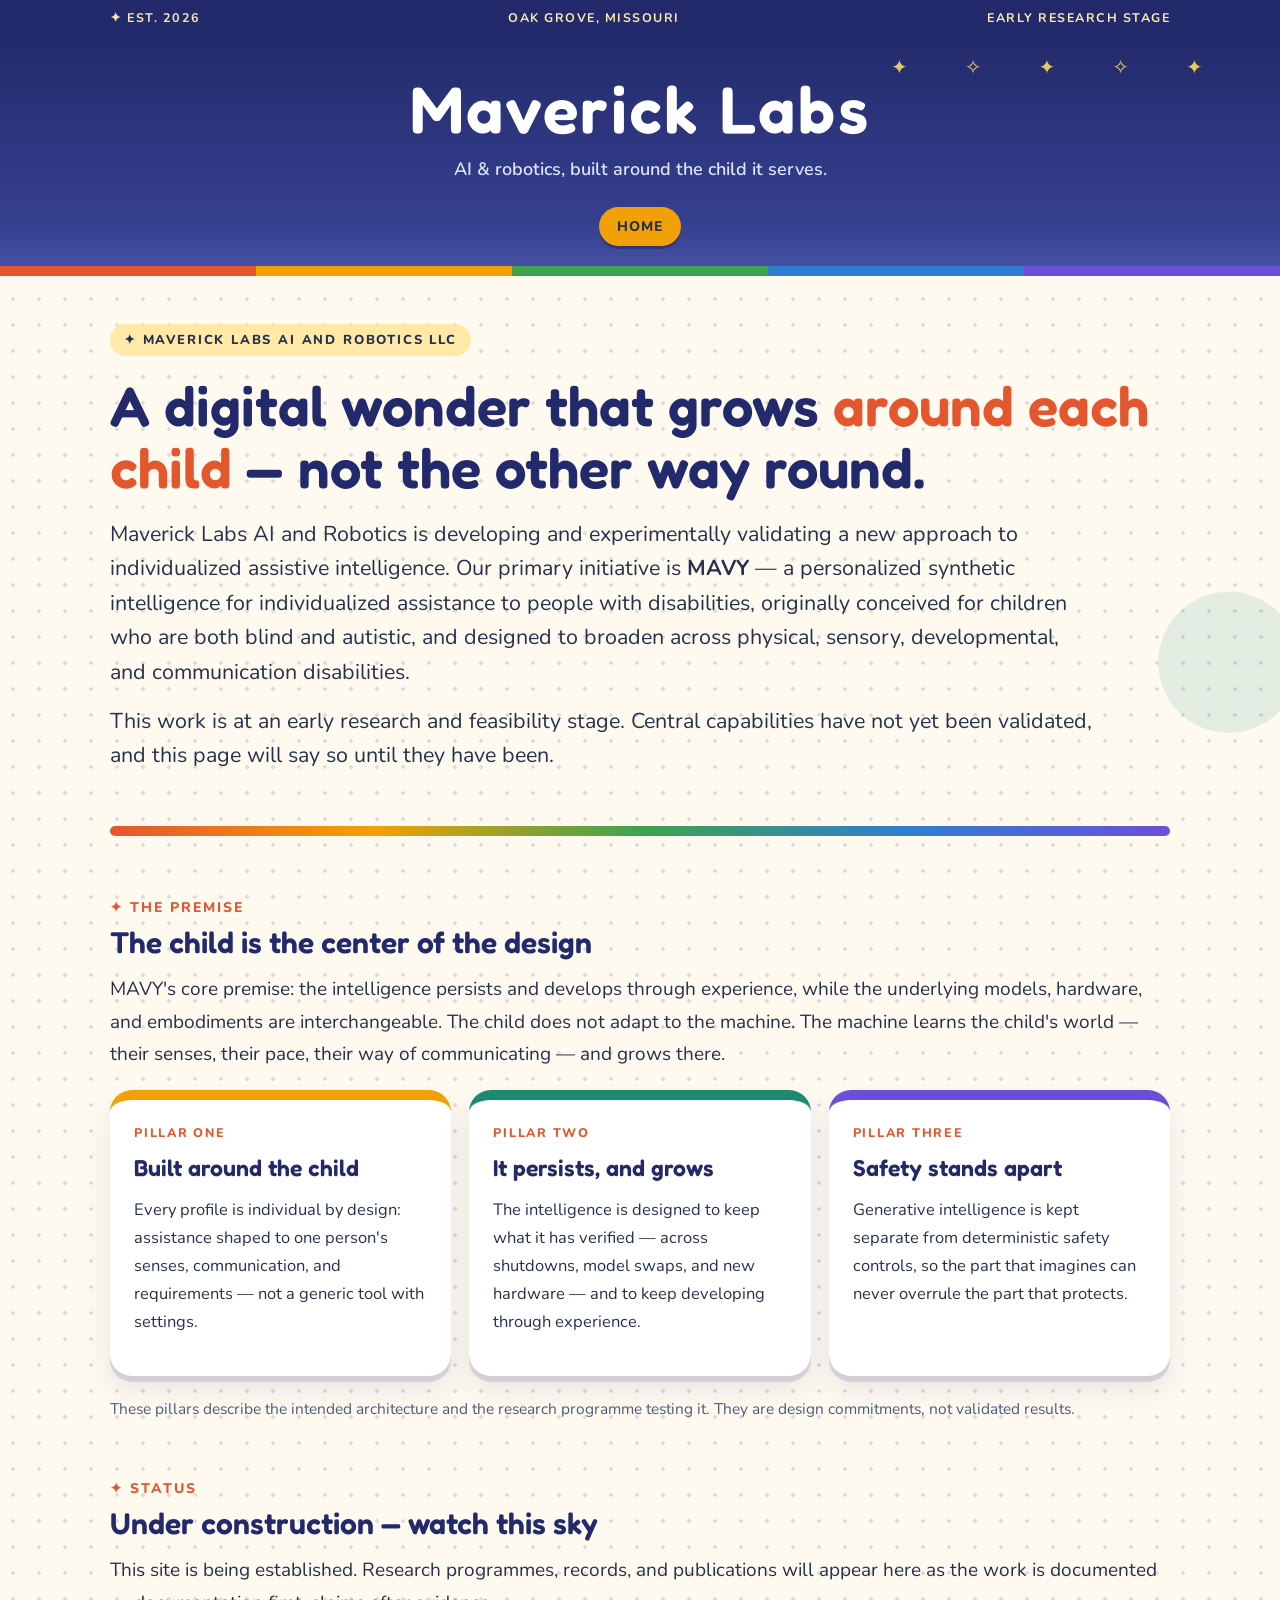
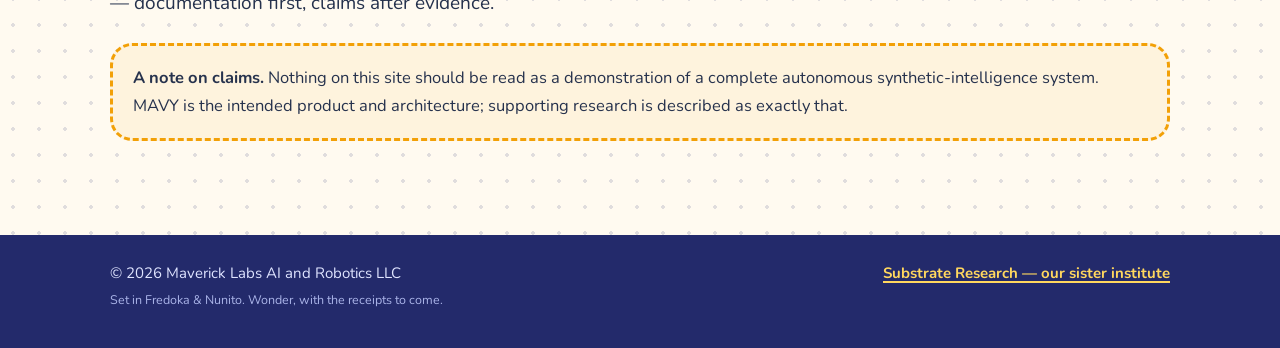
==== index.html @ 69524dc2 "Initial site: Digital Wonder theme, CNAME for mavericklabsresearch.org" ====
<!doctype html><html lang="en"><head><meta charset="utf-8"><meta name="viewport" content="width=device-width,initial-scale=1"><meta name="description" content="Maverick Labs AI and Robotics — developing and experimentally validating a new approach to individualized assistive intelligence. Home of MAVY."><title>Maverick Labs AI and Robotics — A Digital Wonder, Built Around Each Child</title><link rel="canonical" href="https://mavericklabsresearch.org/"><meta property="og:type" content="website"><meta property="og:title" content="Maverick Labs AI and Robotics"><meta property="og:description" content="Developing and experimentally validating a new approach to individualized assistive intelligence."><meta property="og:url" content="https://mavericklabsresearch.org/"><link rel="preconnect" href="https://fonts.googleapis.com"><link rel="preconnect" href="https://fonts.gstatic.com" crossorigin><link href="https://fonts.googleapis.com/css2?family=Fredoka:wght@500;600&family=Nunito:wght@400;700;800&display=swap" rel="stylesheet"><link rel="stylesheet" href="/assets/site.css"></head><body><a class="skip" href="#main">Skip to content</a><div class="dateline"><div class="container"><span>✦ Est. 2026</span><span>Oak Grove, Missouri</span><span>Early research stage</span></div></div><header><div class="nameplate"><a class="brandname" href="/">Maverick Labs</a><div class="tagline">AI &amp; robotics, built around the child it serves.</div></div><nav class="nav" aria-label="Main navigation"><div class="container"><a href="/" aria-current="page">Home</a></div></nav><div class="rainbow" aria-hidden="true"></div></header><main id="main">
<section class="pagehead"><div class="container">
<div class="kicker">✦ Maverick Labs AI and Robotics LLC</div>
<h1>A digital wonder that grows <em>around each child</em> — not the other way round.</h1>
<p class="standfirst">Maverick Labs AI and Robotics is developing and experimentally validating a new approach to individualized assistive intelligence. Our primary initiative is <strong>MAVY</strong> — a personalized synthetic intelligence for individualized assistance to people with disabilities, originally conceived for children who are both blind and autistic, and designed to broaden across physical, sensory, developmental, and communication disabilities.</p>
<p class="standfirst">This work is at an early research and feasibility stage. Central capabilities have not yet been validated, and this page will say so until they have been.</p>
</div></section>
<div class="container"><hr class="rule thick">
<section class="section"><h2><span class="no">✦ The premise</span>The child is the center of the design</h2>
<p>MAVY's core premise: the intelligence persists and develops through experience, while the underlying models, hardware, and embodiments are interchangeable. The child does not adapt to the machine. The machine learns the child's world — their senses, their pace, their way of communicating — and grows there.</p>
<div class="cols">
<article><div class="num">Pillar One</div><h3>Built around the child</h3><p>Every profile is individual by design: assistance shaped to one person's senses, communication, and requirements — not a generic tool with settings.</p></article>
<article><div class="num">Pillar Two</div><h3>It persists, and grows</h3><p>The intelligence is designed to keep what it has verified — across shutdowns, model swaps, and new hardware — and to keep developing through experience.</p></article>
<article><div class="num">Pillar Three</div><h3>Safety stands apart</h3><p>Generative intelligence is kept separate from deterministic safety controls, so the part that imagines can never overrule the part that protects.</p></article>
</div>
<p class="small">These pillars describe the intended architecture and the research programme testing it. They are design commitments, not validated results.</p></section>
<section class="section"><h2><span class="no">✦ Status</span>Under construction — watch this sky</h2>
<p>This site is being established. Research programmes, records, and publications will appear here as the work is documented — documentation first, claims after evidence.</p>
<div class="notice"><strong>A note on claims.</strong> Nothing on this site should be read as a demonstration of a complete autonomous synthetic-intelligence system. MAVY is the intended product and architecture; supporting research is described as exactly that.</div>
</section>
</div>
</main><footer class="footer"><div class="container"><div>&copy; 2026 Maverick Labs AI and Robotics LLC<br><span class="colophon">Set in Fredoka &amp; Nunito. Wonder, with the receipts to come.</span></div><div><a href="https://substrateresearch.org/">Substrate Research — our sister institute</a></div></div></footer></body></html>
---- assets/site.css ----
/* Maverick Labs AI and Robotics — "Digital Wonder" theme.
   A child's sky at dusk: deep indigo, starlight, and warm colour.
   Built for wonder AND legibility: high contrast, big rounded type,
   generous spacing, visible focus — assistive begins with the website. */
:root{
  --sky:#232a6b;          /* deep indigo night sky */
  --sky2:#35408f;
  --cloud:#fffaf0;        /* warm cloud paper */
  --cloud2:#fef3dd;
  --ink:#26324d;          /* body text — high contrast on cloud */
  --muted:#4c5a7d;
  --coral:#e4572e;        /* warm coral — links/accents */
  --sun:#f2a007;          /* sunshine */
  --mint:#1d8a6e;         /* mint green */
  --grape:#6c4fd8;        /* wonder purple */
  --card:#ffffff;
  --radius:22px;
}
*{box-sizing:border-box}
html{scroll-behavior:smooth}
body{
  margin:0;color:var(--ink);
  font:19px/1.7 "Nunito","Segoe UI",system-ui,-apple-system,sans-serif;
  background:
    radial-gradient(circle at 12% 8%, rgba(242,160,7,.20) 0 90px, transparent 91px),
    radial-gradient(circle at 88% 4%, rgba(108,79,216,.16) 0 130px, transparent 131px),
    radial-gradient(circle at 96% 34%, rgba(29,138,110,.12) 0 70px, transparent 71px),
    radial-gradient(rgba(35,42,107,.14) 1.6px, transparent 1.7px),
    var(--cloud);
  background-size:auto,auto,auto,26px 26px,auto;
  -webkit-font-smoothing:antialiased;
}
a{color:var(--coral);text-decoration:underline;text-underline-offset:3px;text-decoration-thickness:2px;font-weight:700}
a:hover{color:var(--grape)}
a:focus-visible,button:focus-visible{outline:4px solid var(--sun);outline-offset:3px;border-radius:8px}
.container{width:min(1060px,calc(100% - 40px));margin:0 auto}
.skip{position:absolute;left:-999px}
.skip:focus{left:10px;top:10px;background:var(--sun);color:var(--ink);padding:10px 16px;z-index:9;border-radius:12px;font-weight:800}
/* header — the night-sky band */
.dateline{background:var(--sky);color:#ffe9a8;font:700 12.5px/1.5 "Nunito",sans-serif;text-transform:uppercase;letter-spacing:.12em}
.dateline .container{display:flex;justify-content:space-between;gap:16px;padding:9px 0;flex-wrap:wrap}
header{background:linear-gradient(180deg,var(--sky) 0%,var(--sky2) 78%,#4a54a8 100%);color:#fff;position:relative;overflow:hidden}
header::after{content:"✦ ✧ ✦ ✧ ✦";position:absolute;top:14px;right:4%;color:#ffd75e;font-size:20px;letter-spacing:26px;opacity:.9;pointer-events:none}
.nameplate{text-align:center;padding:38px 16px 8px;position:relative;z-index:1}
.nameplate .brandname{font-family:"Fredoka","Nunito",sans-serif;font-size:clamp(38px,6.6vw,66px);letter-spacing:.04em;font-weight:600;line-height:1.05;color:#fff;text-decoration:none}
.nameplate .brandname:hover{color:#ffd75e}
.nameplate .tagline{color:#dfe4ff;margin-top:10px;font-size:18px;font-weight:600}
.rainbow{height:10px;background:linear-gradient(90deg,var(--coral) 0 20%,var(--sun) 20% 40%,#3fa34d 40% 60%,#2f7fd0 60% 80%,var(--grape) 80% 100%)}
.nav{padding:14px 0 20px;position:relative;z-index:1}
.nav .container{display:flex;gap:10px;flex-wrap:wrap;justify-content:center}
.nav a{font:800 14px "Nunito",sans-serif;text-transform:uppercase;letter-spacing:.08em;color:var(--sky);background:#fff;text-decoration:none;padding:10px 18px;border-radius:999px;box-shadow:0 3px 0 rgba(0,0,0,.25)}
.nav a:hover{background:#ffd75e;color:var(--sky)}
.nav a[aria-current="page"]{background:var(--sun);color:var(--ink)}
/* body copy */
.pagehead{padding:46px 0 8px}
.kicker{display:inline-block;background:#ffe9a8;color:var(--ink);font:800 13px "Nunito",sans-serif;text-transform:uppercase;letter-spacing:.14em;padding:7px 14px;border-radius:999px;margin-bottom:18px}
h1{font-family:"Fredoka","Nunito",sans-serif;font-size:clamp(34px,5.4vw,56px);line-height:1.12;font-weight:600;margin:0 0 18px;color:var(--sky)}
h1 em{font-style:normal;color:var(--coral)}
.standfirst{font-size:21.5px;line-height:1.6;max-width:46em}
.rule{border:0;border-top:4px dotted #b9c2e8;margin:30px 0}
.rule.thick{border-top:0;height:10px;border-radius:99px;background:linear-gradient(90deg,var(--coral),var(--sun),#3fa34d,#2f7fd0,var(--grape))}
.section{padding:32px 0 10px}
h2{font-family:"Fredoka","Nunito",sans-serif;font-size:30px;font-weight:600;margin:0 0 12px;line-height:1.25;color:var(--sky)}
h2 .no{display:block;font:800 14px "Nunito",sans-serif;color:var(--coral);letter-spacing:.14em;margin-bottom:7px;text-transform:uppercase}
h3{font-family:"Fredoka","Nunito",sans-serif;font-size:21px;font-weight:600;margin:0 0 8px;color:var(--sky)}
p{margin:0 0 15px}
.lede{font-size:20px}
.small{font-size:15.5px;color:var(--muted)}
.mono{font-family:ui-monospace,"Courier New",monospace}
/* cards — the three pillars */
.cols{display:grid;grid-template-columns:repeat(3,1fr);gap:18px;margin:20px 0}
.cols article{background:var(--card);border-radius:var(--radius);padding:24px;box-shadow:0 6px 0 rgba(35,42,107,.14),0 14px 28px rgba(35,42,107,.10);border-top:10px solid var(--sun)}
.cols article:nth-child(2){border-top-color:var(--mint)}
.cols article:nth-child(3){border-top-color:var(--grape)}
.cols .num{font:800 12.5px "Nunito",sans-serif;color:var(--coral);letter-spacing:.14em;text-transform:uppercase}
.cols h3{font-size:23px;margin:7px 0 9px}
.cols p{font-size:16.5px}
/* ledger & panels, wonder-styled */
.ledger{background:var(--card);border-radius:var(--radius);padding:8px 24px 14px;margin:20px 0;box-shadow:0 6px 0 rgba(35,42,107,.14),0 14px 28px rgba(35,42,107,.10)}
.ledger h3{font:800 13.5px "Nunito",sans-serif;text-transform:uppercase;letter-spacing:.14em;border-bottom:2px dotted #b9c2e8;padding:12px 0 9px;margin:0 0 6px;color:var(--sky)}
.ledger table{width:100%;border-collapse:collapse;font-size:16.5px}
.ledger td{padding:8px 0;border-bottom:2px dotted #e3e8f7;vertical-align:top}
.ledger td:last-child{text-align:right;font-weight:800;white-space:nowrap;padding-left:18px}
.ledger tr:last-child td{border-bottom:0}
.panel{border-radius:var(--radius);overflow:hidden;background:#101638;margin:28px 0;box-shadow:0 8px 0 rgba(35,42,107,.25),0 18px 34px rgba(35,42,107,.18)}
.panel img{display:block;width:100%;height:auto}
.panel figcaption{background:var(--card);font-size:14.5px;line-height:1.55;padding:13px 16px;color:var(--ink)}
.panel figcaption b{text-transform:uppercase;letter-spacing:.08em;color:var(--coral)}
/* entries, notices, bubbles */
.entry{border-top:3px dotted #b9c2e8;padding:20px 0}
.entry:first-of-type{border-top:0}
.entry h3{font-size:23px}
.entry .meta{font:800 12.5px "Nunito",sans-serif;text-transform:uppercase;letter-spacing:.09em;color:var(--muted);margin-bottom:7px}
.entry p{max-width:52em}
.notice{background:var(--cloud2);border:3px dashed var(--sun);border-radius:var(--radius);padding:18px 20px;margin:24px 0;font-size:16.5px}
.predict{background:var(--card);border-radius:var(--radius);padding:22px 24px;margin:24px 0;box-shadow:0 6px 0 rgba(35,42,107,.14)}
.predict h3{font:800 14.5px "Nunito",sans-serif;text-transform:uppercase;letter-spacing:.13em}
.bubble{background:#fff;border-radius:20px;padding:16px 19px;position:relative;font-size:16.5px;box-shadow:0 5px 0 rgba(35,42,107,.14);margin:18px 0}
.bubble::after{content:"";position:absolute;left:46px;bottom:-12px;border-width:13px 10px 0 10px;border-style:solid;border-color:#fff transparent transparent transparent}
.obit{background:#fff;border-radius:var(--radius);padding:24px;margin:22px 0;box-shadow:0 6px 0 rgba(35,42,107,.14)}
.stamp{display:inline-block;background:var(--coral);color:#fff;font:800 12.5px "Nunito",sans-serif;letter-spacing:.16em;padding:8px 15px;border-radius:999px;transform:rotate(-3deg);text-transform:uppercase}
table.verdict{width:100%;border-collapse:separate;border-spacing:0;margin:18px 0;font-size:16.5px;background:var(--card);border-radius:16px;overflow:hidden;box-shadow:0 5px 0 rgba(35,42,107,.12)}
table.verdict th,table.verdict td{padding:10px 13px;text-align:left;border-bottom:2px dotted #e3e8f7}
table.verdict th{font:800 12.5px "Nunito",sans-serif;text-transform:uppercase;letter-spacing:.1em;background:#ffe9a8;color:var(--ink)}
.pass{color:var(--mint);font-weight:800}.miss{color:var(--coral);font-weight:800}.unv{color:var(--grape);font-weight:800}
.prose{max-width:760px}
.prose p{font-size:18.5px}
.prose h2{margin-top:36px}
/* footer */
.footer{background:var(--sky);color:#dfe4ff;margin-top:60px;padding:26px 0 36px;font-size:15px}
.footer .container{display:flex;justify-content:space-between;gap:20px;flex-wrap:wrap}
.footer a{color:#ffd75e}
.colophon{font-size:12.5px;margin-top:10px;color:#aab4e8}
@media(max-width:820px){
  body{font-size:18px}.standfirst{font-size:20px}
  .cols{grid-template-columns:1fr}
  .dateline .container{justify-content:center;text-align:center}
  header::after{display:none}
}
@media (prefers-reduced-motion: reduce){
  html{scroll-behavior:auto}
}
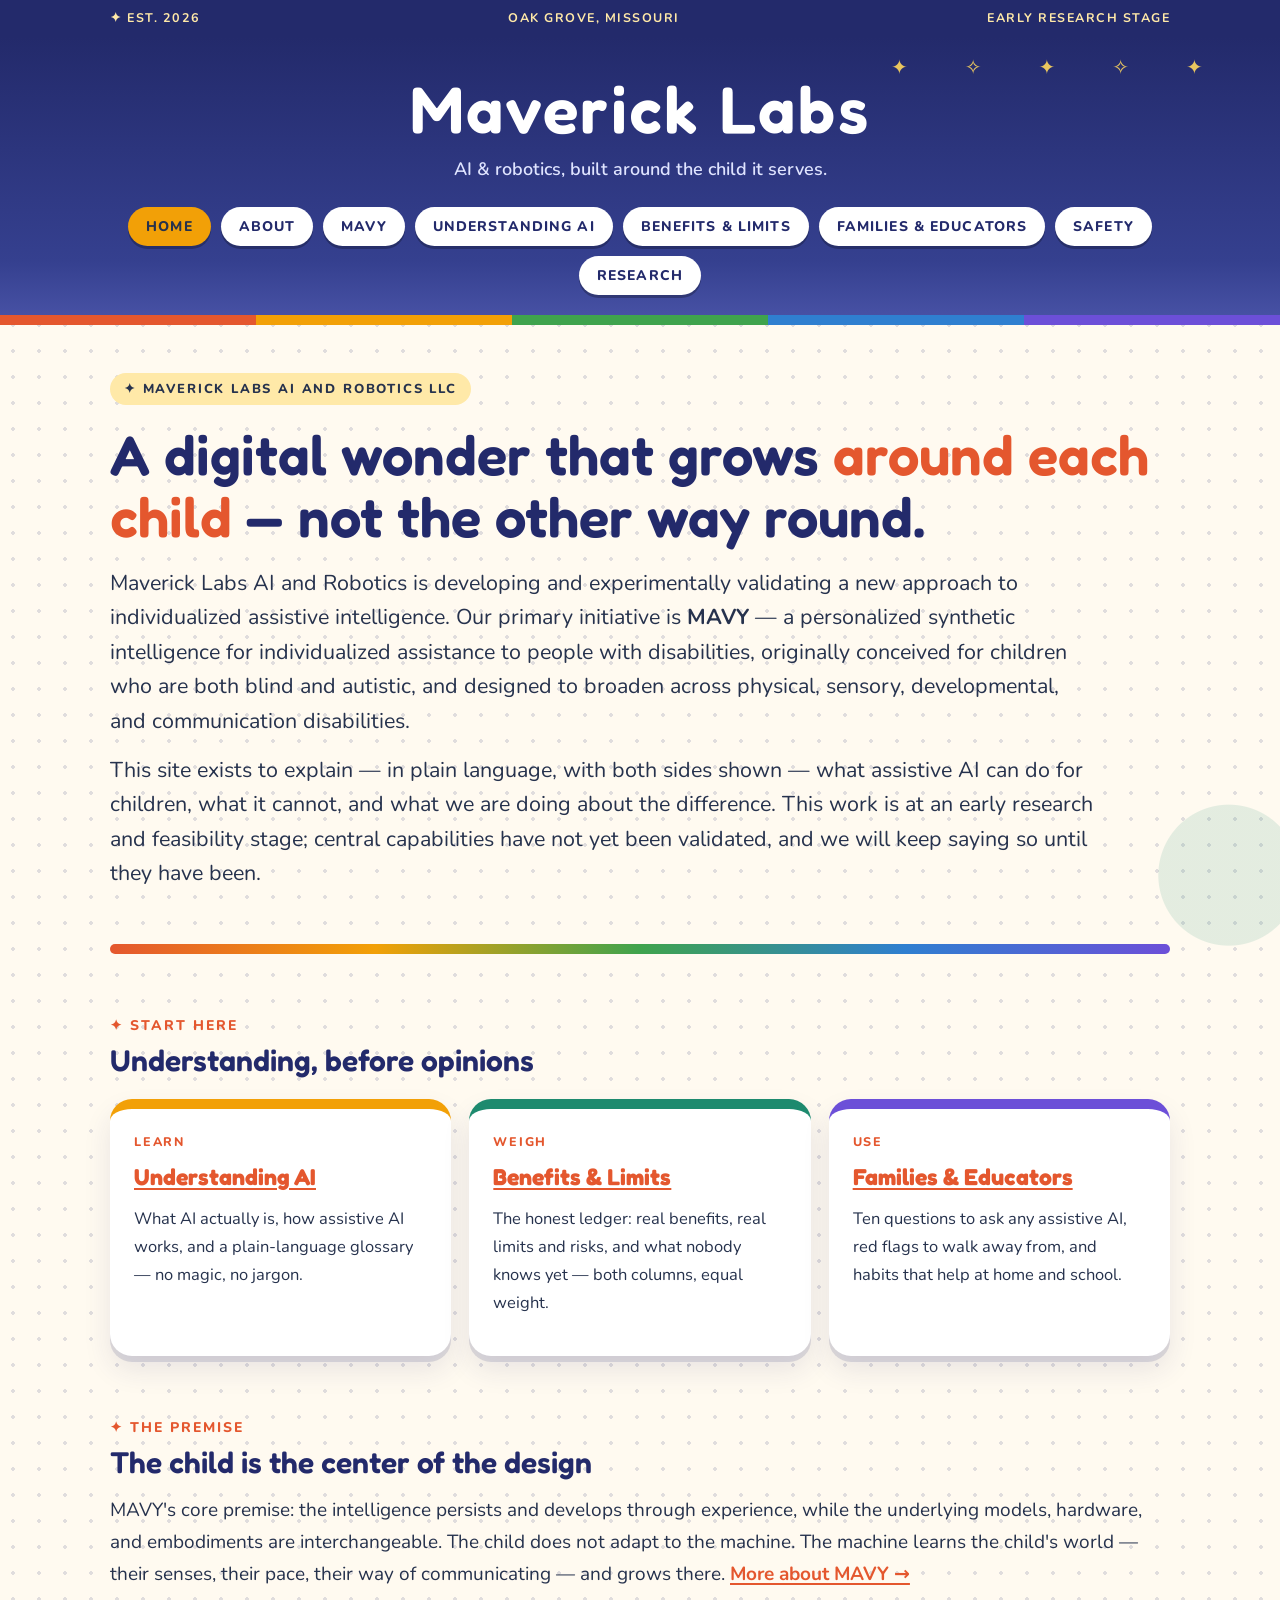
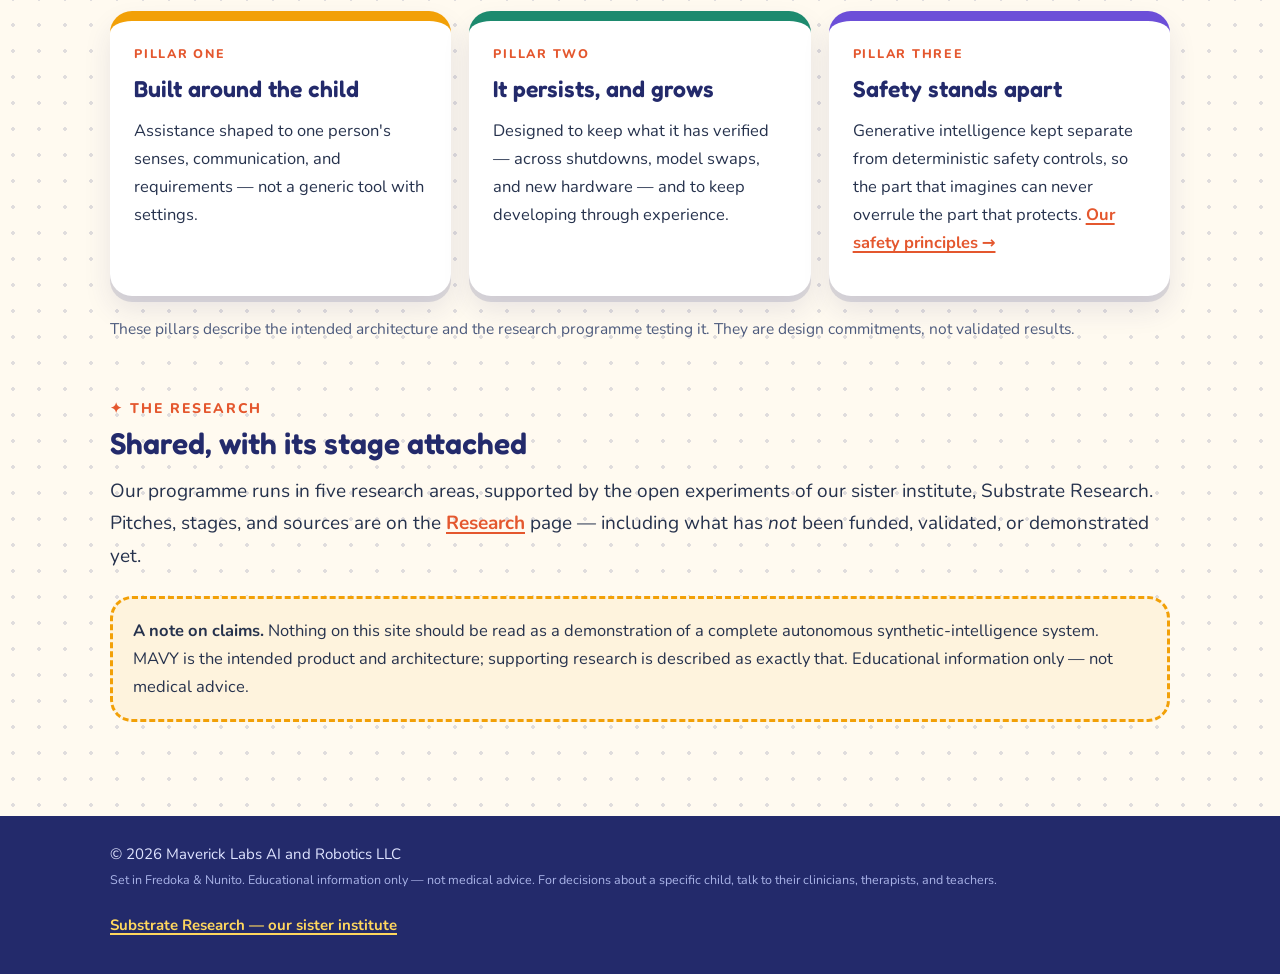
==== commit 5733fa77: "Build out educational site: Understanding AI, Benefits & Limits, Families, Safety, MAVY, About, Rese" ====
--- a/index.html
+++ b/index.html
@@ -1,22 +1,30 @@
-<!doctype html><html lang="en"><head><meta charset="utf-8"><meta name="viewport" content="width=device-width,initial-scale=1"><meta name="description" content="Maverick Labs AI and Robotics — developing and experimentally validating a new approach to individualized assistive intelligence. Home of MAVY."><title>Maverick Labs AI and Robotics — A Digital Wonder, Built Around Each Child</title><link rel="canonical" href="https://mavericklabsresearch.org/"><meta property="og:type" content="website"><meta property="og:title" content="Maverick Labs AI and Robotics"><meta property="og:description" content="Developing and experimentally validating a new approach to individualized assistive intelligence."><meta property="og:url" content="https://mavericklabsresearch.org/"><link rel="preconnect" href="https://fonts.googleapis.com"><link rel="preconnect" href="https://fonts.gstatic.com" crossorigin><link href="https://fonts.googleapis.com/css2?family=Fredoka:wght@500;600&family=Nunito:wght@400;700;800&display=swap" rel="stylesheet"><link rel="stylesheet" href="/assets/site.css"></head><body><a class="skip" href="#main">Skip to content</a><div class="dateline"><div class="container"><span>✦ Est. 2026</span><span>Oak Grove, Missouri</span><span>Early research stage</span></div></div><header><div class="nameplate"><a class="brandname" href="/">Maverick Labs</a><div class="tagline">AI &amp; robotics, built around the child it serves.</div></div><nav class="nav" aria-label="Main navigation"><div class="container"><a href="/" aria-current="page">Home</a></div></nav><div class="rainbow" aria-hidden="true"></div></header><main id="main">
+<!doctype html><html lang="en"><head><meta charset="utf-8"><meta name="viewport" content="width=device-width,initial-scale=1"><meta name="description" content="Maverick Labs AI and Robotics — developing and experimentally validating a new approach to individualized assistive intelligence. Home of MAVY."><title>Maverick Labs AI and Robotics — Maverick Labs AI and Robotics</title><link rel="canonical" href="https://mavericklabsresearch.org/"><meta property="og:type" content="website"><meta property="og:title" content="Maverick Labs AI and Robotics — Maverick Labs AI and Robotics"><meta property="og:description" content="Maverick Labs AI and Robotics — developing and experimentally validating a new approach to individualized assistive intelligence. Home of MAVY."><meta property="og:url" content="https://mavericklabsresearch.org/"><link rel="preconnect" href="https://fonts.googleapis.com"><link rel="preconnect" href="https://fonts.gstatic.com" crossorigin><link href="https://fonts.googleapis.com/css2?family=Fredoka:wght@500;600&family=Nunito:wght@400;700;800&display=swap" rel="stylesheet"><link rel="stylesheet" href="/assets/site.css"></head><body><a class="skip" href="#main">Skip to content</a><div class="dateline"><div class="container"><span>✦ Est. 2026</span><span>Oak Grove, Missouri</span><span>Early research stage</span></div></div><header><div class="nameplate"><a class="brandname" href="/">Maverick Labs</a><div class="tagline">AI &amp; robotics, built around the child it serves.</div></div><nav class="nav" aria-label="Main navigation"><div class="container"><a href="/" aria-current="page">Home</a><a href="/about/">About</a><a href="/mavy/">MAVY</a><a href="/understanding-ai/">Understanding AI</a><a href="/benefits-and-limits/">Benefits &amp; Limits</a><a href="/families/">Families &amp; Educators</a><a href="/safety/">Safety</a><a href="/research/">Research</a></div></nav><div class="rainbow" aria-hidden="true"></div></header><main id="main">
 <section class="pagehead"><div class="container">
 <div class="kicker">✦ Maverick Labs AI and Robotics LLC</div>
 <h1>A digital wonder that grows <em>around each child</em> — not the other way round.</h1>
+
 <p class="standfirst">Maverick Labs AI and Robotics is developing and experimentally validating a new approach to individualized assistive intelligence. Our primary initiative is <strong>MAVY</strong> — a personalized synthetic intelligence for individualized assistance to people with disabilities, originally conceived for children who are both blind and autistic, and designed to broaden across physical, sensory, developmental, and communication disabilities.</p>
-<p class="standfirst">This work is at an early research and feasibility stage. Central capabilities have not yet been validated, and this page will say so until they have been.</p>
+<p class="standfirst">This site exists to explain — in plain language, with both sides shown — what assistive AI can do for children, what it cannot, and what we are doing about the difference. This work is at an early research and feasibility stage; central capabilities have not yet been validated, and we will keep saying so until they have been.</p>
 </div></section>
 <div class="container"><hr class="rule thick">
+<section class="section"><h2><span class="no">✦ Start here</span>Understanding, before opinions</h2>
+<div class="cols">
+<article><div class="num">Learn</div><h3><a href="/understanding-ai/">Understanding AI</a></h3><p>What AI actually is, how assistive AI works, and a plain-language glossary — no magic, no jargon.</p></article>
+<article><div class="num">Weigh</div><h3><a href="/benefits-and-limits/">Benefits &amp; Limits</a></h3><p>The honest ledger: real benefits, real limits and risks, and what nobody knows yet — both columns, equal weight.</p></article>
+<article><div class="num">Use</div><h3><a href="/families/">Families &amp; Educators</a></h3><p>Ten questions to ask any assistive AI, red flags to walk away from, and habits that help at home and school.</p></article>
+</div></section>
 <section class="section"><h2><span class="no">✦ The premise</span>The child is the center of the design</h2>
-<p>MAVY's core premise: the intelligence persists and develops through experience, while the underlying models, hardware, and embodiments are interchangeable. The child does not adapt to the machine. The machine learns the child's world — their senses, their pace, their way of communicating — and grows there.</p>
+<p>MAVY's core premise: the intelligence persists and develops through experience, while the underlying models, hardware, and embodiments are interchangeable. The child does not adapt to the machine. The machine learns the child's world — their senses, their pace, their way of communicating — and grows there. <a href="/mavy/">More about MAVY →</a></p>
 <div class="cols">
-<article><div class="num">Pillar One</div><h3>Built around the child</h3><p>Every profile is individual by design: assistance shaped to one person's senses, communication, and requirements — not a generic tool with settings.</p></article>
-<article><div class="num">Pillar Two</div><h3>It persists, and grows</h3><p>The intelligence is designed to keep what it has verified — across shutdowns, model swaps, and new hardware — and to keep developing through experience.</p></article>
-<article><div class="num">Pillar Three</div><h3>Safety stands apart</h3><p>Generative intelligence is kept separate from deterministic safety controls, so the part that imagines can never overrule the part that protects.</p></article>
+<article><div class="num">Pillar One</div><h3>Built around the child</h3><p>Assistance shaped to one person's senses, communication, and requirements — not a generic tool with settings.</p></article>
+<article><div class="num">Pillar Two</div><h3>It persists, and grows</h3><p>Designed to keep what it has verified — across shutdowns, model swaps, and new hardware — and to keep developing through experience.</p></article>
+<article><div class="num">Pillar Three</div><h3>Safety stands apart</h3><p>Generative intelligence kept separate from deterministic safety controls, so the part that imagines can never overrule the part that protects. <a href="/safety/">Our safety principles →</a></p></article>
 </div>
 <p class="small">These pillars describe the intended architecture and the research programme testing it. They are design commitments, not validated results.</p></section>
-<section class="section"><h2><span class="no">✦ Status</span>Under construction — watch this sky</h2>
-<p>This site is being established. Research programmes, records, and publications will appear here as the work is documented — documentation first, claims after evidence.</p>
-<div class="notice"><strong>A note on claims.</strong> Nothing on this site should be read as a demonstration of a complete autonomous synthetic-intelligence system. MAVY is the intended product and architecture; supporting research is described as exactly that.</div>
+<section class="section"><h2><span class="no">✦ The research</span>Shared, with its stage attached</h2>
+<p>Our programme runs in five research areas, supported by the open experiments of our sister institute, Substrate Research. Pitches, stages, and sources are on the <a href="/research/">Research</a> page — including what has <em>not</em> been funded, validated, or demonstrated yet.</p>
+<div class="notice"><strong>A note on claims.</strong> Nothing on this site should be read as a demonstration of a complete autonomous synthetic-intelligence system. MAVY is the intended product and architecture; supporting research is described as exactly that. Educational information only — not medical advice.</div>
 </section>
-</div>
-</main><footer class="footer"><div class="container"><div>&copy; 2026 Maverick Labs AI and Robotics LLC<br><span class="colophon">Set in Fredoka &amp; Nunito. Wonder, with the receipts to come.</span></div><div><a href="https://substrateresearch.org/">Substrate Research — our sister institute</a></div></div></footer></body></html>
+
+</div></section>
+</main><footer class="footer"><div class="container"><div>&copy; 2026 Maverick Labs AI and Robotics LLC<br><span class="colophon">Set in Fredoka &amp; Nunito. Educational information only — not medical advice. For decisions about a specific child, talk to their clinicians, therapists, and teachers.</span></div><div><a href="https://substrateresearch.org/">Substrate Research — our sister institute</a></div></div></footer></body></html>
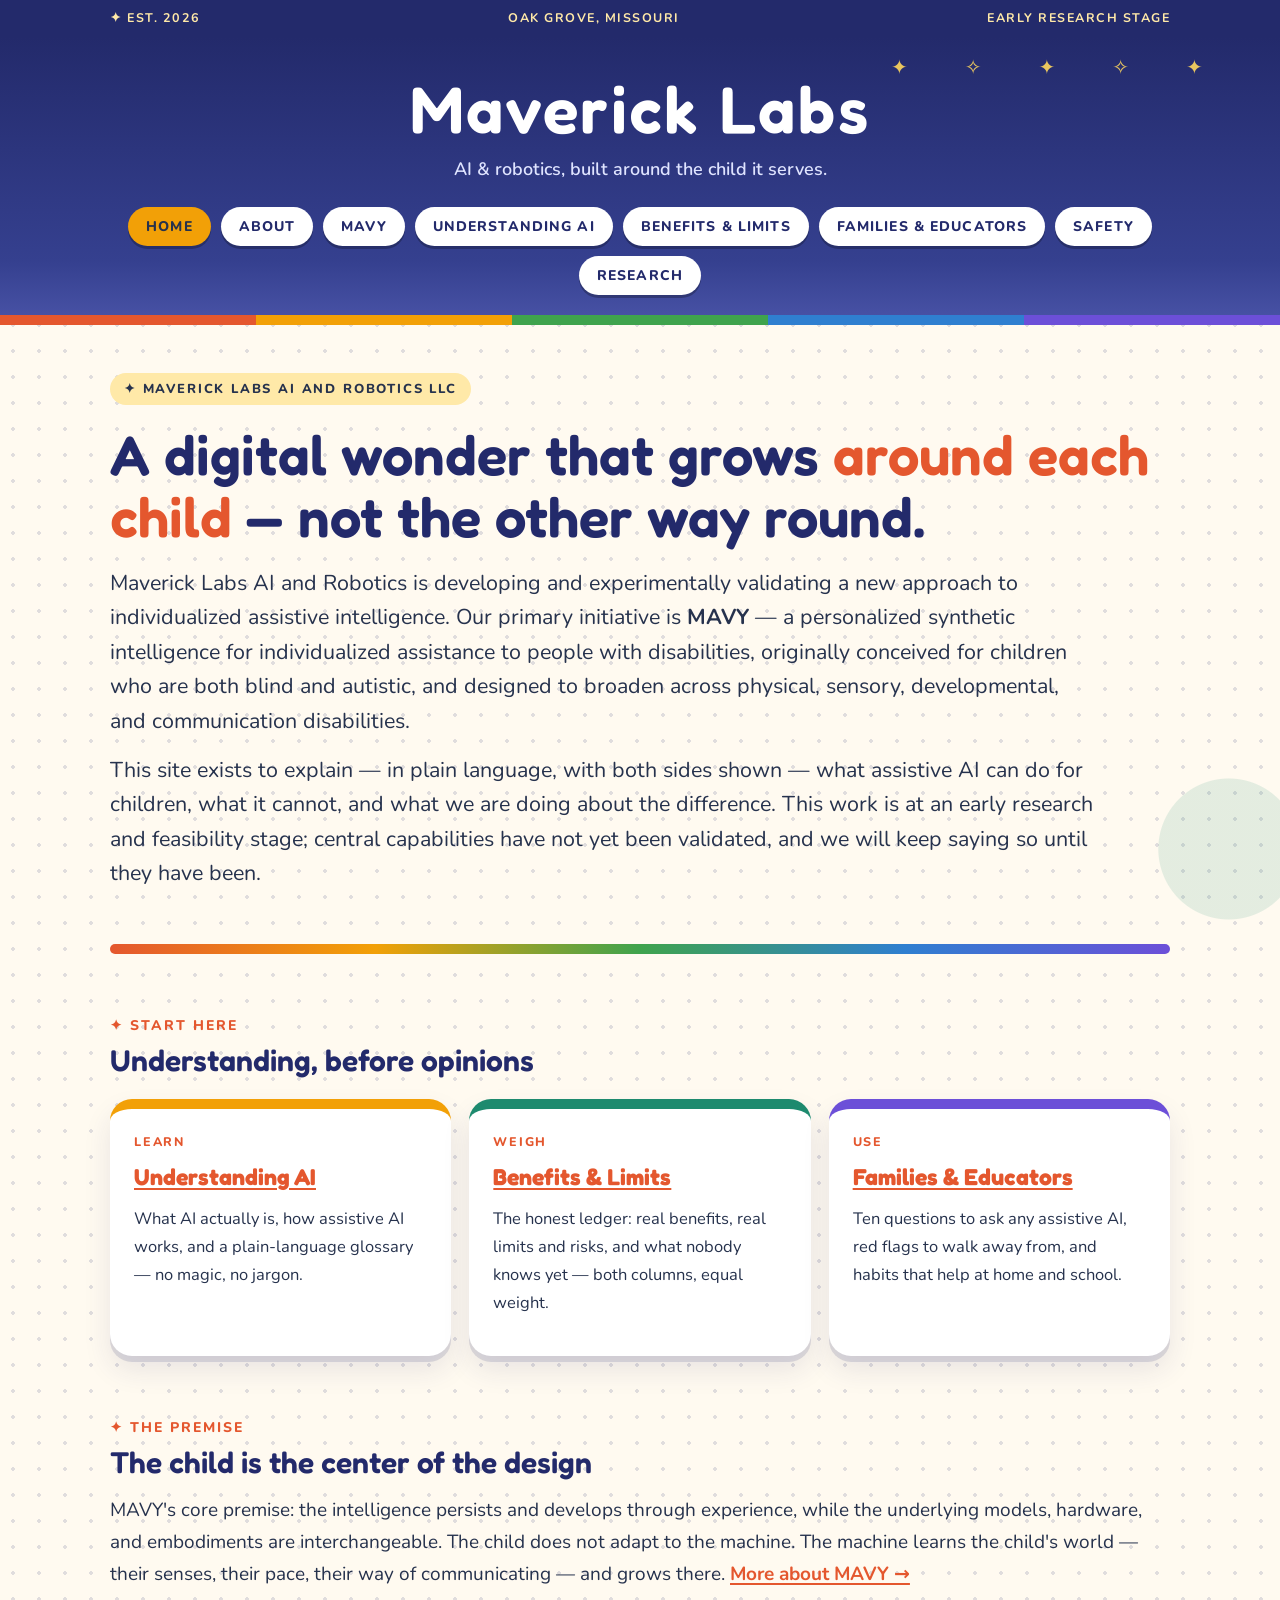
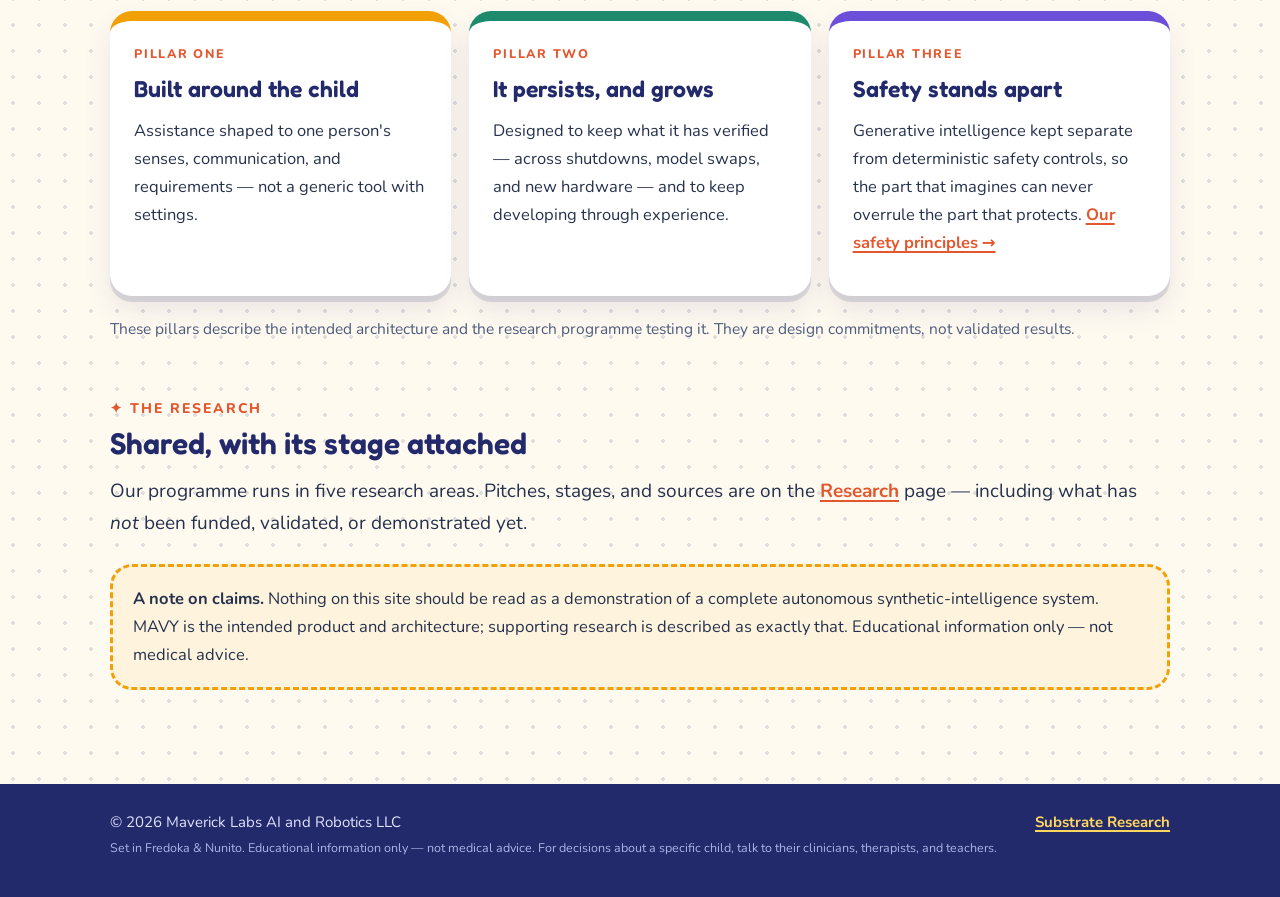
==== commit 30c94f36: "Separate Maverick Labs from Substrate Research: basic link only, no supporting-research framing" ====
--- a/index.html
+++ b/index.html
@@ -1,4 +1,4 @@
-<!doctype html><html lang="en"><head><meta charset="utf-8"><meta name="viewport" content="width=device-width,initial-scale=1"><meta name="description" content="Maverick Labs AI and Robotics — developing and experimentally validating a new approach to individualized assistive intelligence. Home of MAVY."><title>Maverick Labs AI and Robotics — Maverick Labs AI and Robotics</title><link rel="canonical" href="https://mavericklabsresearch.org/"><meta property="og:type" content="website"><meta property="og:title" content="Maverick Labs AI and Robotics — Maverick Labs AI and Robotics"><meta property="og:description" content="Maverick Labs AI and Robotics — developing and experimentally validating a new approach to individualized assistive intelligence. Home of MAVY."><meta property="og:url" content="https://mavericklabsresearch.org/"><link rel="preconnect" href="https://fonts.googleapis.com"><link rel="preconnect" href="https://fonts.gstatic.com" crossorigin><link href="https://fonts.googleapis.com/css2?family=Fredoka:wght@500;600&family=Nunito:wght@400;700;800&display=swap" rel="stylesheet"><link rel="stylesheet" href="/assets/site.css"></head><body><a class="skip" href="#main">Skip to content</a><div class="dateline"><div class="container"><span>✦ Est. 2026</span><span>Oak Grove, Missouri</span><span>Early research stage</span></div></div><header><div class="nameplate"><a class="brandname" href="/">Maverick Labs</a><div class="tagline">AI &amp; robotics, built around the child it serves.</div></div><nav class="nav" aria-label="Main navigation"><div class="container"><a href="/" aria-current="page">Home</a><a href="/about/">About</a><a href="/mavy/">MAVY</a><a href="/understanding-ai/">Understanding AI</a><a href="/benefits-and-limits/">Benefits &amp; Limits</a><a href="/families/">Families &amp; Educators</a><a href="/safety/">Safety</a><a href="/research/">Research</a></div></nav><div class="rainbow" aria-hidden="true"></div></header><main id="main">
+<!doctype html><html lang="en"><head><meta charset="utf-8"><meta name="viewport" content="width=device-width,initial-scale=1"><meta name="description" content="Maverick Labs AI and Robotics — developing and experimentally validating a new approach to individualized assistive intelligence. Home of MAVY."><title>Maverick Labs AI and Robotics — A Digital Wonder, Built Around Each Child</title><link rel="canonical" href="https://mavericklabsresearch.org/"><meta property="og:type" content="website"><meta property="og:title" content="Maverick Labs AI and Robotics — A Digital Wonder, Built Around Each Child — Maverick Labs AI and Robotics"><meta property="og:description" content="Maverick Labs AI and Robotics — developing and experimentally validating a new approach to individualized assistive intelligence. Home of MAVY."><meta property="og:url" content="https://mavericklabsresearch.org/"><link rel="preconnect" href="https://fonts.googleapis.com"><link rel="preconnect" href="https://fonts.gstatic.com" crossorigin><link href="https://fonts.googleapis.com/css2?family=Fredoka:wght@500;600&family=Nunito:wght@400;700;800&display=swap" rel="stylesheet"><link rel="stylesheet" href="/assets/site.css"></head><body><a class="skip" href="#main">Skip to content</a><div class="dateline"><div class="container"><span>✦ Est. 2026</span><span>Oak Grove, Missouri</span><span>Early research stage</span></div></div><header><div class="nameplate"><a class="brandname" href="/">Maverick Labs</a><div class="tagline">AI &amp; robotics, built around the child it serves.</div></div><nav class="nav" aria-label="Main navigation"><div class="container"><a href="/" aria-current="page">Home</a><a href="/about/">About</a><a href="/mavy/">MAVY</a><a href="/understanding-ai/">Understanding AI</a><a href="/benefits-and-limits/">Benefits &amp; Limits</a><a href="/families/">Families &amp; Educators</a><a href="/safety/">Safety</a><a href="/research/">Research</a></div></nav><div class="rainbow" aria-hidden="true"></div></header><main id="main">
 <section class="pagehead"><div class="container">
 <div class="kicker">✦ Maverick Labs AI and Robotics LLC</div>
 <h1>A digital wonder that grows <em>around each child</em> — not the other way round.</h1>
@@ -22,9 +22,9 @@
 </div>
 <p class="small">These pillars describe the intended architecture and the research programme testing it. They are design commitments, not validated results.</p></section>
 <section class="section"><h2><span class="no">✦ The research</span>Shared, with its stage attached</h2>
-<p>Our programme runs in five research areas, supported by the open experiments of our sister institute, Substrate Research. Pitches, stages, and sources are on the <a href="/research/">Research</a> page — including what has <em>not</em> been funded, validated, or demonstrated yet.</p>
+<p>Our programme runs in five research areas. Pitches, stages, and sources are on the <a href="/research/">Research</a> page — including what has <em>not</em> been funded, validated, or demonstrated yet.</p>
 <div class="notice"><strong>A note on claims.</strong> Nothing on this site should be read as a demonstration of a complete autonomous synthetic-intelligence system. MAVY is the intended product and architecture; supporting research is described as exactly that. Educational information only — not medical advice.</div>
 </section>
 
 </div></section>
-</main><footer class="footer"><div class="container"><div>&copy; 2026 Maverick Labs AI and Robotics LLC<br><span class="colophon">Set in Fredoka &amp; Nunito. Educational information only — not medical advice. For decisions about a specific child, talk to their clinicians, therapists, and teachers.</span></div><div><a href="https://substrateresearch.org/">Substrate Research — our sister institute</a></div></div></footer></body></html>
+</main><footer class="footer"><div class="container"><div>&copy; 2026 Maverick Labs AI and Robotics LLC<br><span class="colophon">Set in Fredoka &amp; Nunito. Educational information only — not medical advice. For decisions about a specific child, talk to their clinicians, therapists, and teachers.</span></div><div><a href="https://substrateresearch.org/">Substrate Research</a></div></div></footer></body></html>
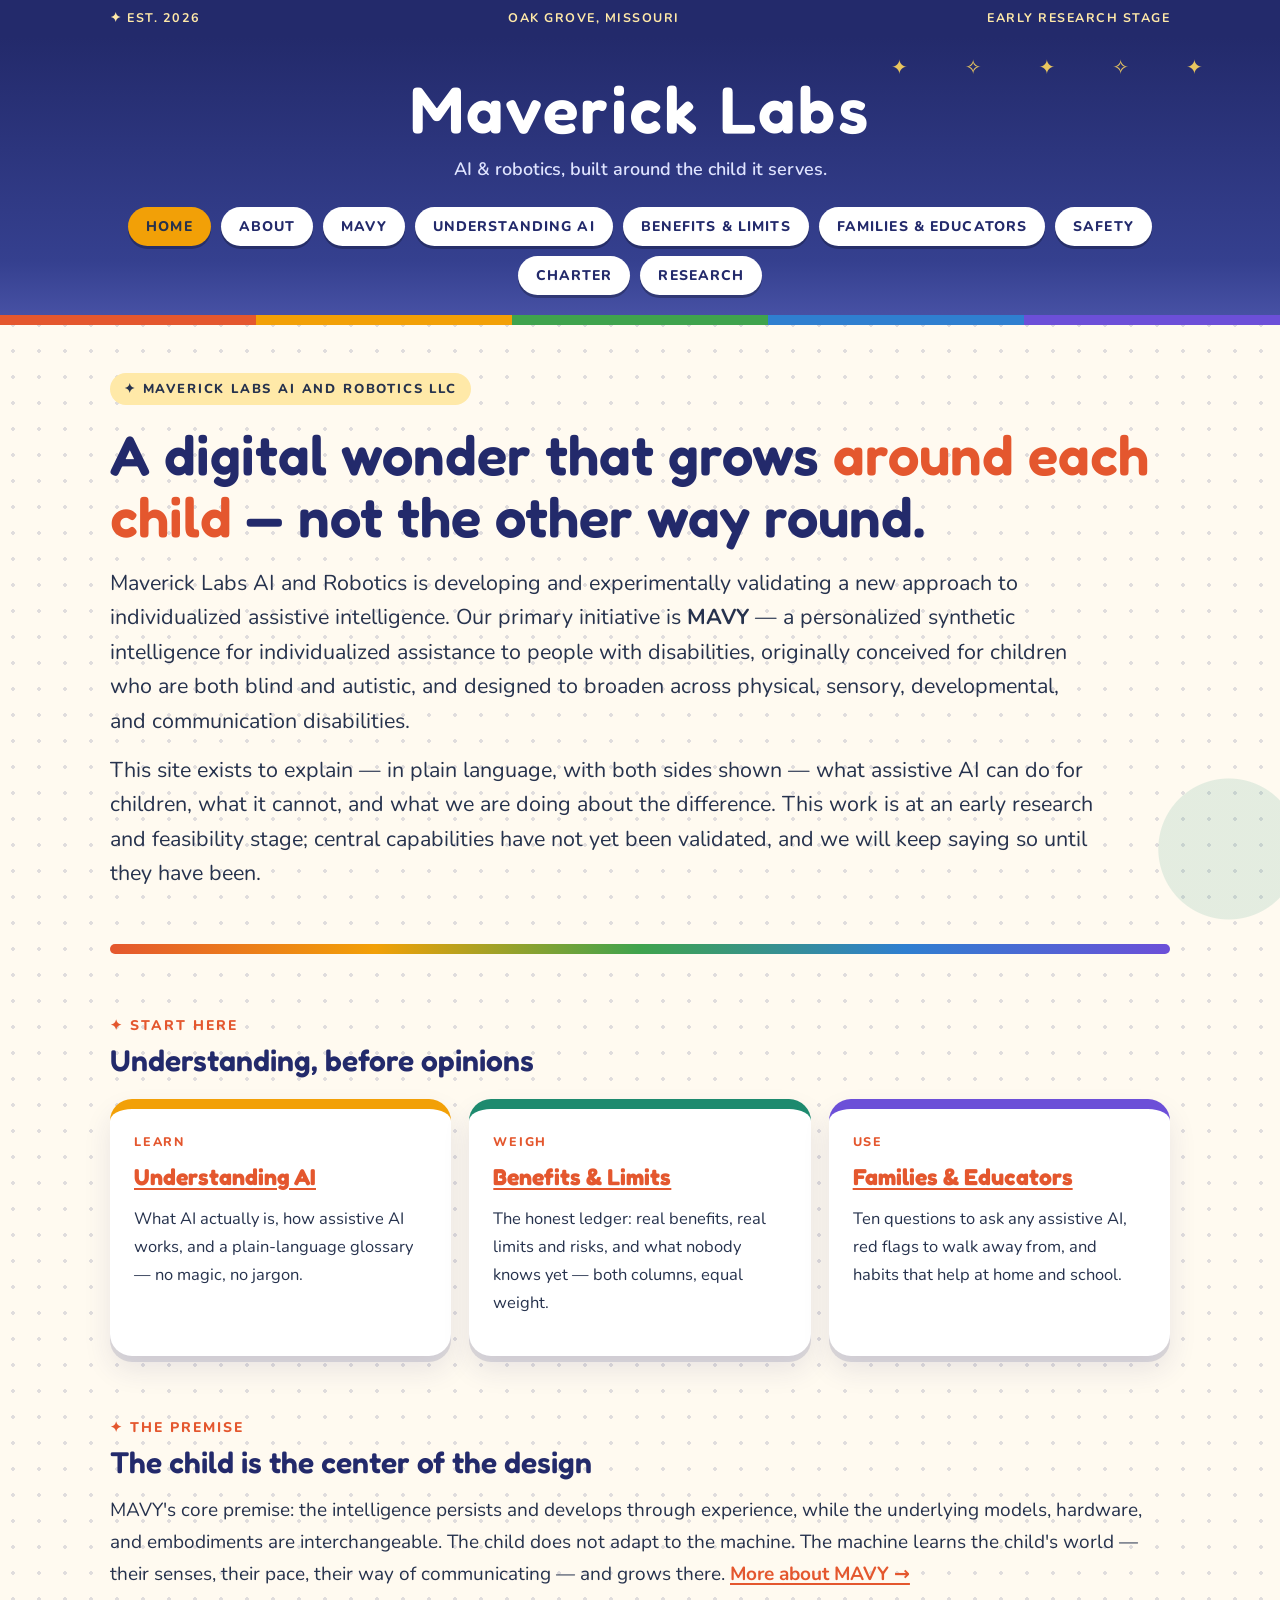
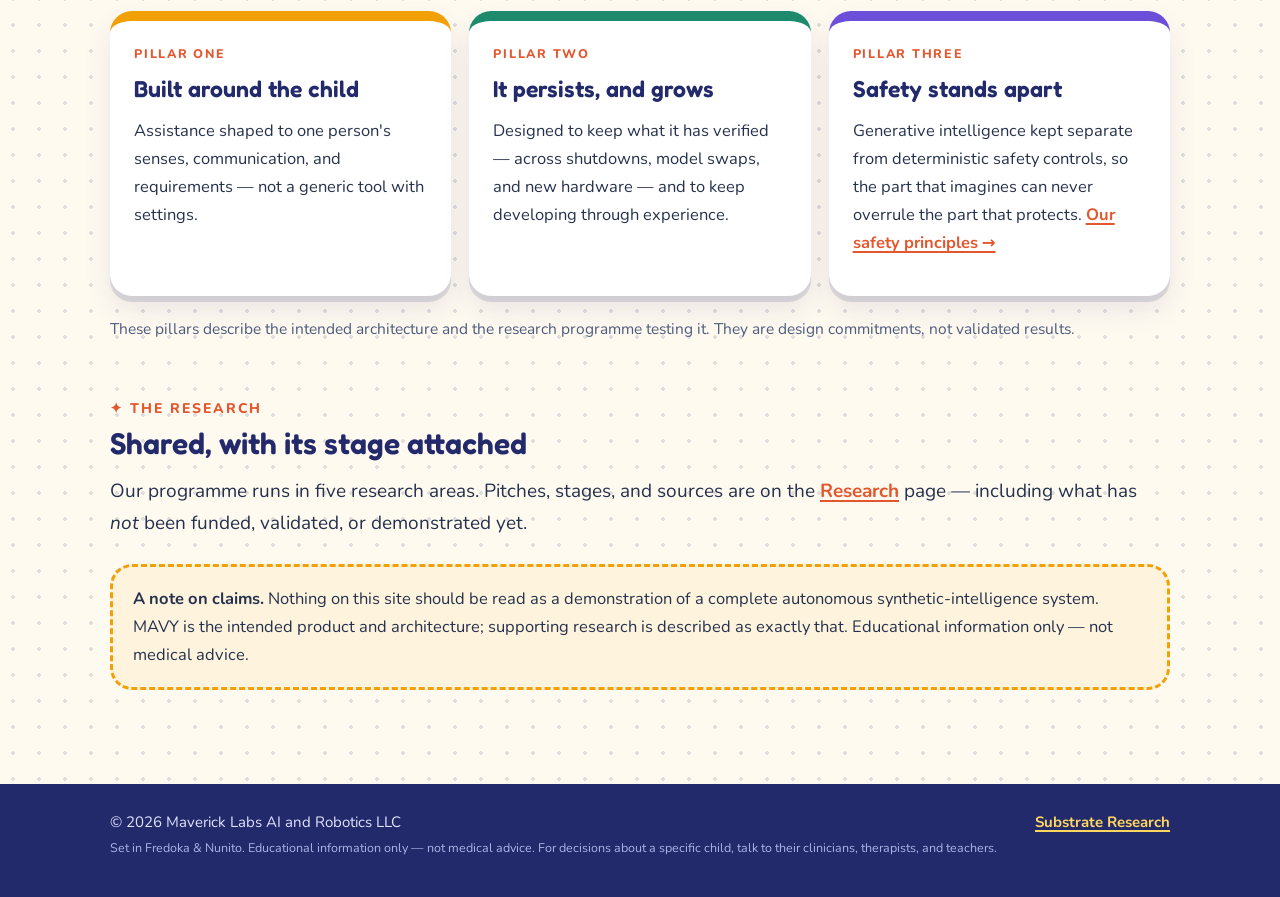
==== commit c4a2103c: "Publish Draft MAVY Charter v0.1 for public comment + blank sample trust contract" ====
--- a/index.html
+++ b/index.html
@@ -1,4 +1,4 @@
-<!doctype html><html lang="en"><head><meta charset="utf-8"><meta name="viewport" content="width=device-width,initial-scale=1"><meta name="description" content="Maverick Labs AI and Robotics — developing and experimentally validating a new approach to individualized assistive intelligence. Home of MAVY."><title>Maverick Labs AI and Robotics — A Digital Wonder, Built Around Each Child</title><link rel="canonical" href="https://mavericklabsresearch.org/"><meta property="og:type" content="website"><meta property="og:title" content="Maverick Labs AI and Robotics — A Digital Wonder, Built Around Each Child — Maverick Labs AI and Robotics"><meta property="og:description" content="Maverick Labs AI and Robotics — developing and experimentally validating a new approach to individualized assistive intelligence. Home of MAVY."><meta property="og:url" content="https://mavericklabsresearch.org/"><link rel="preconnect" href="https://fonts.googleapis.com"><link rel="preconnect" href="https://fonts.gstatic.com" crossorigin><link href="https://fonts.googleapis.com/css2?family=Fredoka:wght@500;600&family=Nunito:wght@400;700;800&display=swap" rel="stylesheet"><link rel="stylesheet" href="/assets/site.css"></head><body><a class="skip" href="#main">Skip to content</a><div class="dateline"><div class="container"><span>✦ Est. 2026</span><span>Oak Grove, Missouri</span><span>Early research stage</span></div></div><header><div class="nameplate"><a class="brandname" href="/">Maverick Labs</a><div class="tagline">AI &amp; robotics, built around the child it serves.</div></div><nav class="nav" aria-label="Main navigation"><div class="container"><a href="/" aria-current="page">Home</a><a href="/about/">About</a><a href="/mavy/">MAVY</a><a href="/understanding-ai/">Understanding AI</a><a href="/benefits-and-limits/">Benefits &amp; Limits</a><a href="/families/">Families &amp; Educators</a><a href="/safety/">Safety</a><a href="/research/">Research</a></div></nav><div class="rainbow" aria-hidden="true"></div></header><main id="main">
+<!doctype html><html lang="en"><head><meta charset="utf-8"><meta name="viewport" content="width=device-width,initial-scale=1"><meta name="description" content="Maverick Labs AI and Robotics — developing and experimentally validating a new approach to individualized assistive intelligence. Home of MAVY."><title>Maverick Labs AI and Robotics — A Digital Wonder, Built Around Each Child</title><link rel="canonical" href="https://mavericklabsresearch.org/"><meta property="og:type" content="website"><meta property="og:title" content="Maverick Labs AI and Robotics — A Digital Wonder, Built Around Each Child — Maverick Labs AI and Robotics"><meta property="og:description" content="Maverick Labs AI and Robotics — developing and experimentally validating a new approach to individualized assistive intelligence. Home of MAVY."><meta property="og:url" content="https://mavericklabsresearch.org/"><link rel="preconnect" href="https://fonts.googleapis.com"><link rel="preconnect" href="https://fonts.gstatic.com" crossorigin><link href="https://fonts.googleapis.com/css2?family=Fredoka:wght@500;600&family=Nunito:wght@400;700;800&display=swap" rel="stylesheet"><link rel="stylesheet" href="/assets/site.css"></head><body><a class="skip" href="#main">Skip to content</a><div class="dateline"><div class="container"><span>✦ Est. 2026</span><span>Oak Grove, Missouri</span><span>Early research stage</span></div></div><header><div class="nameplate"><a class="brandname" href="/">Maverick Labs</a><div class="tagline">AI &amp; robotics, built around the child it serves.</div></div><nav class="nav" aria-label="Main navigation"><div class="container"><a href="/" aria-current="page">Home</a><a href="/about/">About</a><a href="/mavy/">MAVY</a><a href="/understanding-ai/">Understanding AI</a><a href="/benefits-and-limits/">Benefits &amp; Limits</a><a href="/families/">Families &amp; Educators</a><a href="/safety/">Safety</a><a href="/charter/">Charter</a><a href="/research/">Research</a></div></nav><div class="rainbow" aria-hidden="true"></div></header><main id="main">
 <section class="pagehead"><div class="container">
 <div class="kicker">✦ Maverick Labs AI and Robotics LLC</div>
 <h1>A digital wonder that grows <em>around each child</em> — not the other way round.</h1>
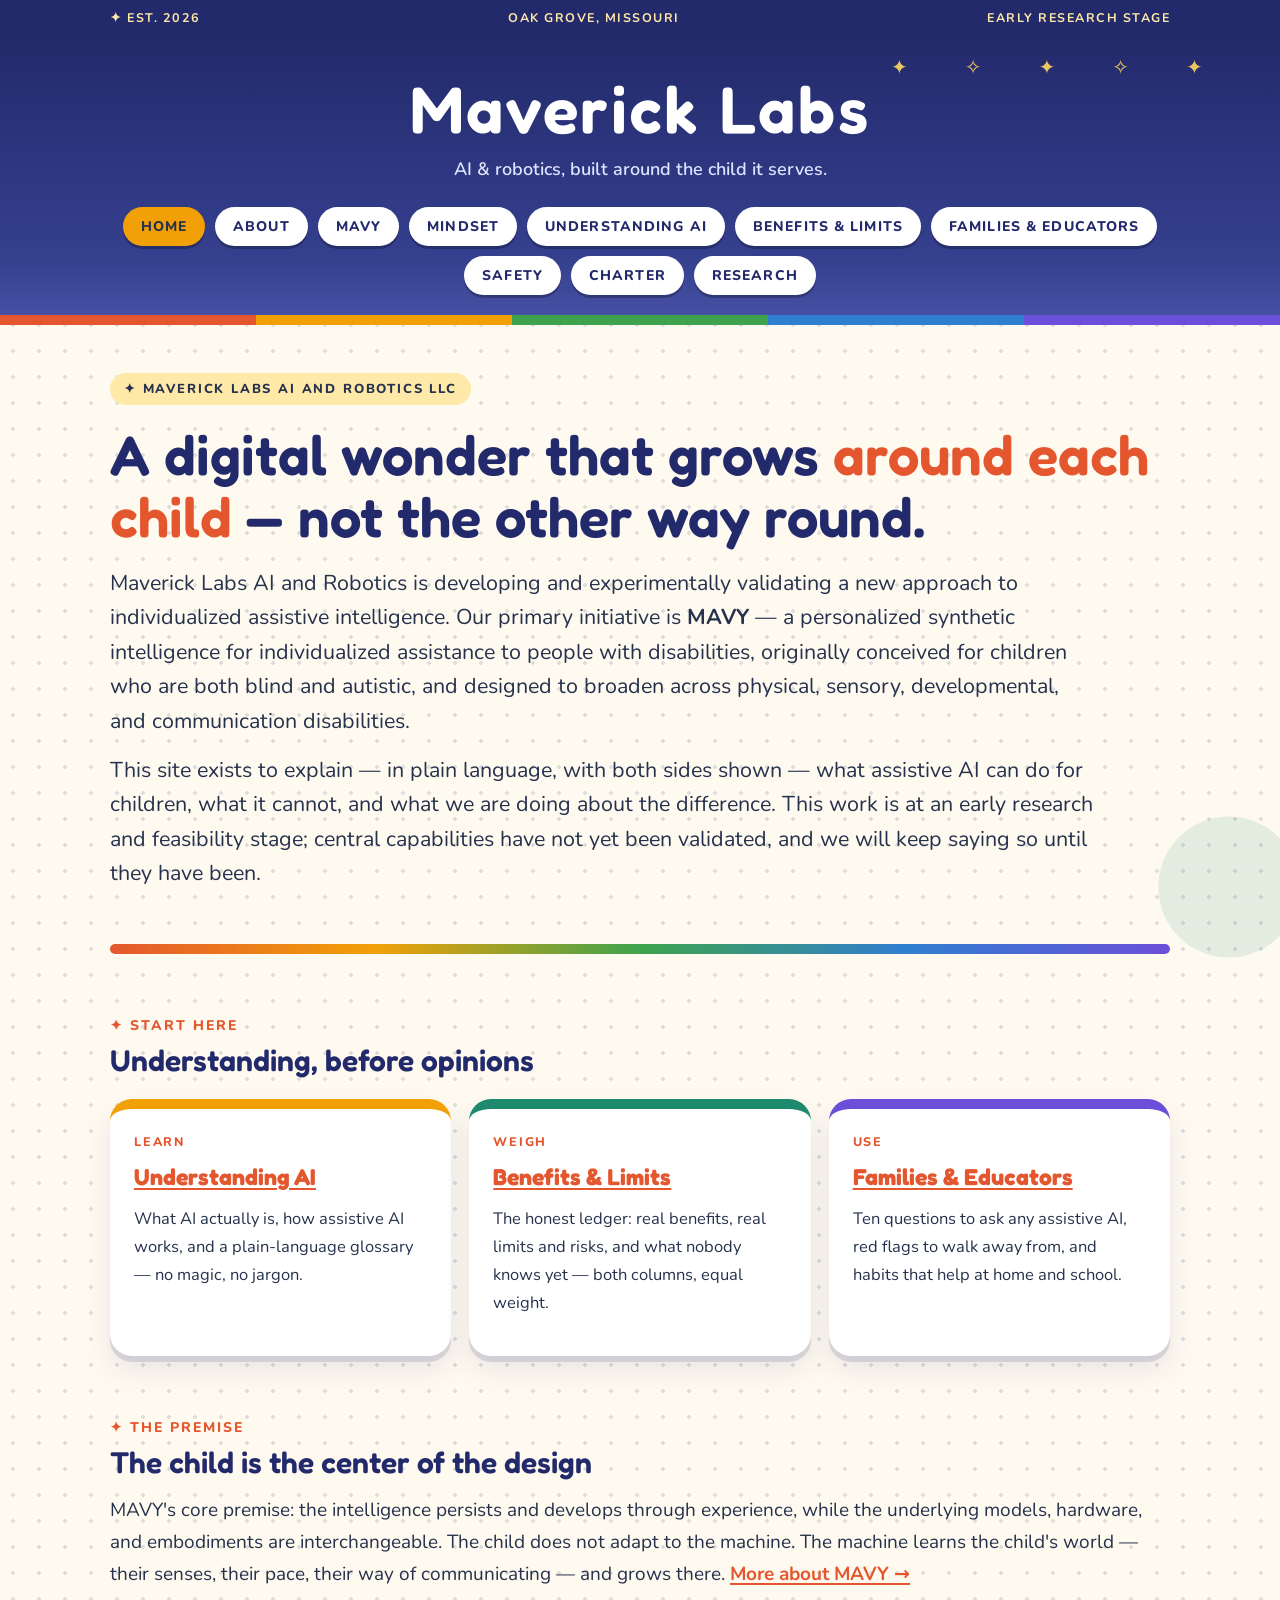
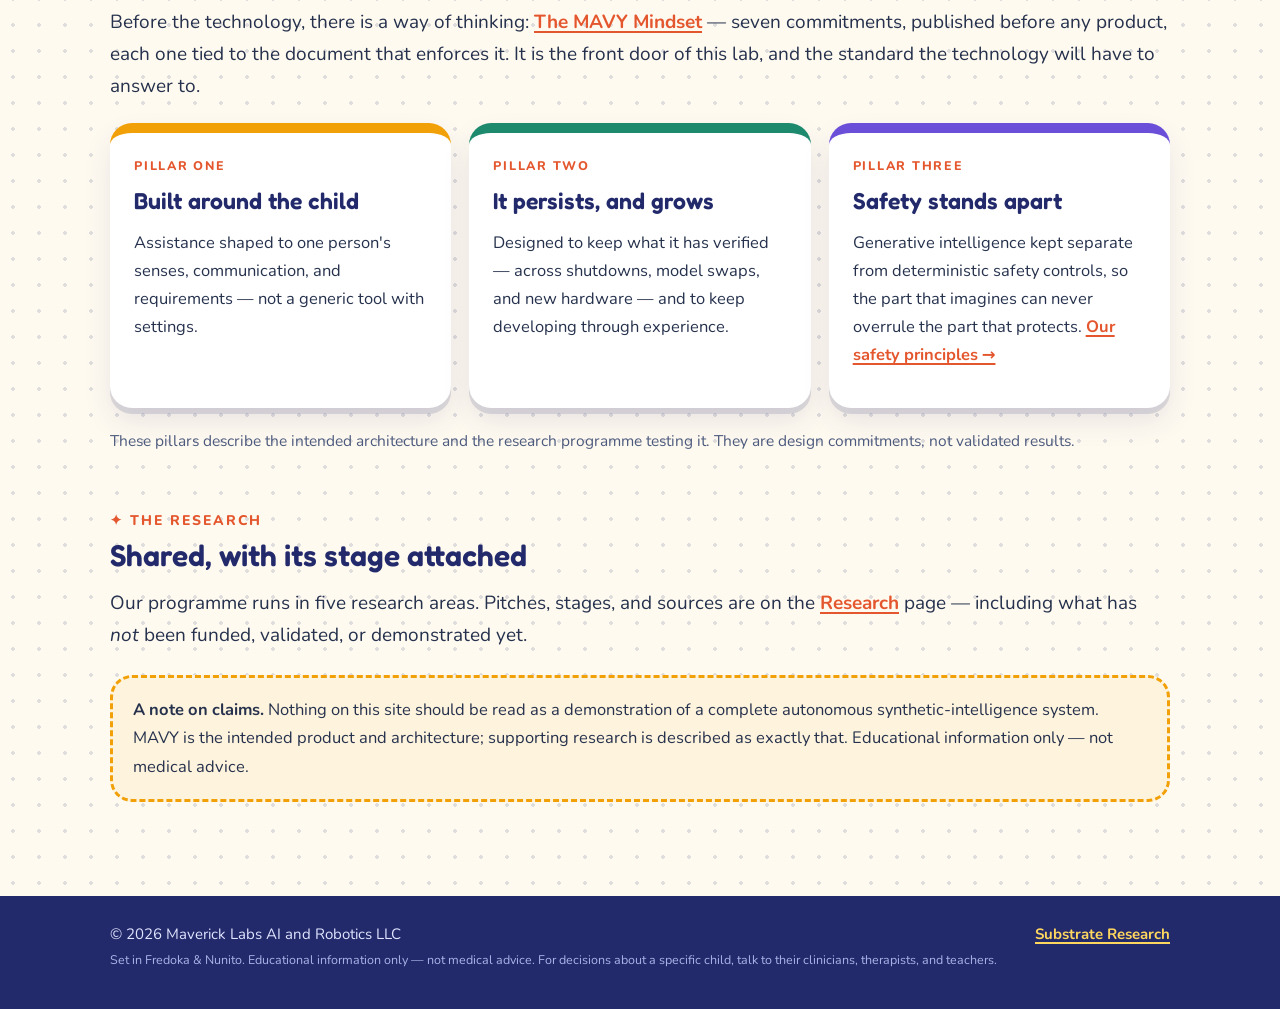
==== commit eb9a41b3: "Publish The MAVY Mindset — seven commitments, each tied to its enforcing document" ====
--- a/index.html
+++ b/index.html
@@ -1,4 +1,4 @@
-<!doctype html><html lang="en"><head><meta charset="utf-8"><meta name="viewport" content="width=device-width,initial-scale=1"><meta name="description" content="Maverick Labs AI and Robotics — developing and experimentally validating a new approach to individualized assistive intelligence. Home of MAVY."><title>Maverick Labs AI and Robotics — A Digital Wonder, Built Around Each Child</title><link rel="canonical" href="https://mavericklabsresearch.org/"><meta property="og:type" content="website"><meta property="og:title" content="Maverick Labs AI and Robotics — A Digital Wonder, Built Around Each Child — Maverick Labs AI and Robotics"><meta property="og:description" content="Maverick Labs AI and Robotics — developing and experimentally validating a new approach to individualized assistive intelligence. Home of MAVY."><meta property="og:url" content="https://mavericklabsresearch.org/"><link rel="preconnect" href="https://fonts.googleapis.com"><link rel="preconnect" href="https://fonts.gstatic.com" crossorigin><link href="https://fonts.googleapis.com/css2?family=Fredoka:wght@500;600&family=Nunito:wght@400;700;800&display=swap" rel="stylesheet"><link rel="stylesheet" href="/assets/site.css"></head><body><a class="skip" href="#main">Skip to content</a><div class="dateline"><div class="container"><span>✦ Est. 2026</span><span>Oak Grove, Missouri</span><span>Early research stage</span></div></div><header><div class="nameplate"><a class="brandname" href="/">Maverick Labs</a><div class="tagline">AI &amp; robotics, built around the child it serves.</div></div><nav class="nav" aria-label="Main navigation"><div class="container"><a href="/" aria-current="page">Home</a><a href="/about/">About</a><a href="/mavy/">MAVY</a><a href="/understanding-ai/">Understanding AI</a><a href="/benefits-and-limits/">Benefits &amp; Limits</a><a href="/families/">Families &amp; Educators</a><a href="/safety/">Safety</a><a href="/charter/">Charter</a><a href="/research/">Research</a></div></nav><div class="rainbow" aria-hidden="true"></div></header><main id="main">
+<!doctype html><html lang="en"><head><meta charset="utf-8"><meta name="viewport" content="width=device-width,initial-scale=1"><meta name="description" content="Maverick Labs AI and Robotics — developing and experimentally validating a new approach to individualized assistive intelligence. Home of MAVY."><title>Maverick Labs AI and Robotics — A Digital Wonder, Built Around Each Child</title><link rel="canonical" href="https://mavericklabsresearch.org/"><meta property="og:type" content="website"><meta property="og:title" content="Maverick Labs AI and Robotics — A Digital Wonder, Built Around Each Child — Maverick Labs AI and Robotics"><meta property="og:description" content="Maverick Labs AI and Robotics — developing and experimentally validating a new approach to individualized assistive intelligence. Home of MAVY."><meta property="og:url" content="https://mavericklabsresearch.org/"><link rel="preconnect" href="https://fonts.googleapis.com"><link rel="preconnect" href="https://fonts.gstatic.com" crossorigin><link href="https://fonts.googleapis.com/css2?family=Fredoka:wght@500;600&family=Nunito:wght@400;700;800&display=swap" rel="stylesheet"><link rel="stylesheet" href="/assets/site.css"></head><body><a class="skip" href="#main">Skip to content</a><div class="dateline"><div class="container"><span>✦ Est. 2026</span><span>Oak Grove, Missouri</span><span>Early research stage</span></div></div><header><div class="nameplate"><a class="brandname" href="/">Maverick Labs</a><div class="tagline">AI &amp; robotics, built around the child it serves.</div></div><nav class="nav" aria-label="Main navigation"><div class="container"><a href="/" aria-current="page">Home</a><a href="/about/">About</a><a href="/mavy/">MAVY</a><a href="/mindset/">Mindset</a><a href="/understanding-ai/">Understanding AI</a><a href="/benefits-and-limits/">Benefits &amp; Limits</a><a href="/families/">Families &amp; Educators</a><a href="/safety/">Safety</a><a href="/charter/">Charter</a><a href="/research/">Research</a></div></nav><div class="rainbow" aria-hidden="true"></div></header><main id="main">
 <section class="pagehead"><div class="container">
 <div class="kicker">✦ Maverick Labs AI and Robotics LLC</div>
 <h1>A digital wonder that grows <em>around each child</em> — not the other way round.</h1>
@@ -15,6 +15,7 @@
 </div></section>
 <section class="section"><h2><span class="no">✦ The premise</span>The child is the center of the design</h2>
 <p>MAVY's core premise: the intelligence persists and develops through experience, while the underlying models, hardware, and embodiments are interchangeable. The child does not adapt to the machine. The machine learns the child's world — their senses, their pace, their way of communicating — and grows there. <a href="/mavy/">More about MAVY →</a></p>
+<p>Before the technology, there is a way of thinking: <a href="/mindset/"><strong>The MAVY Mindset</strong></a> — seven commitments, published before any product, each one tied to the document that enforces it. It is the front door of this lab, and the standard the technology will have to answer to.</p>
 <div class="cols">
 <article><div class="num">Pillar One</div><h3>Built around the child</h3><p>Assistance shaped to one person's senses, communication, and requirements — not a generic tool with settings.</p></article>
 <article><div class="num">Pillar Two</div><h3>It persists, and grows</h3><p>Designed to keep what it has verified — across shutdowns, model swaps, and new hardware — and to keep developing through experience.</p></article>
